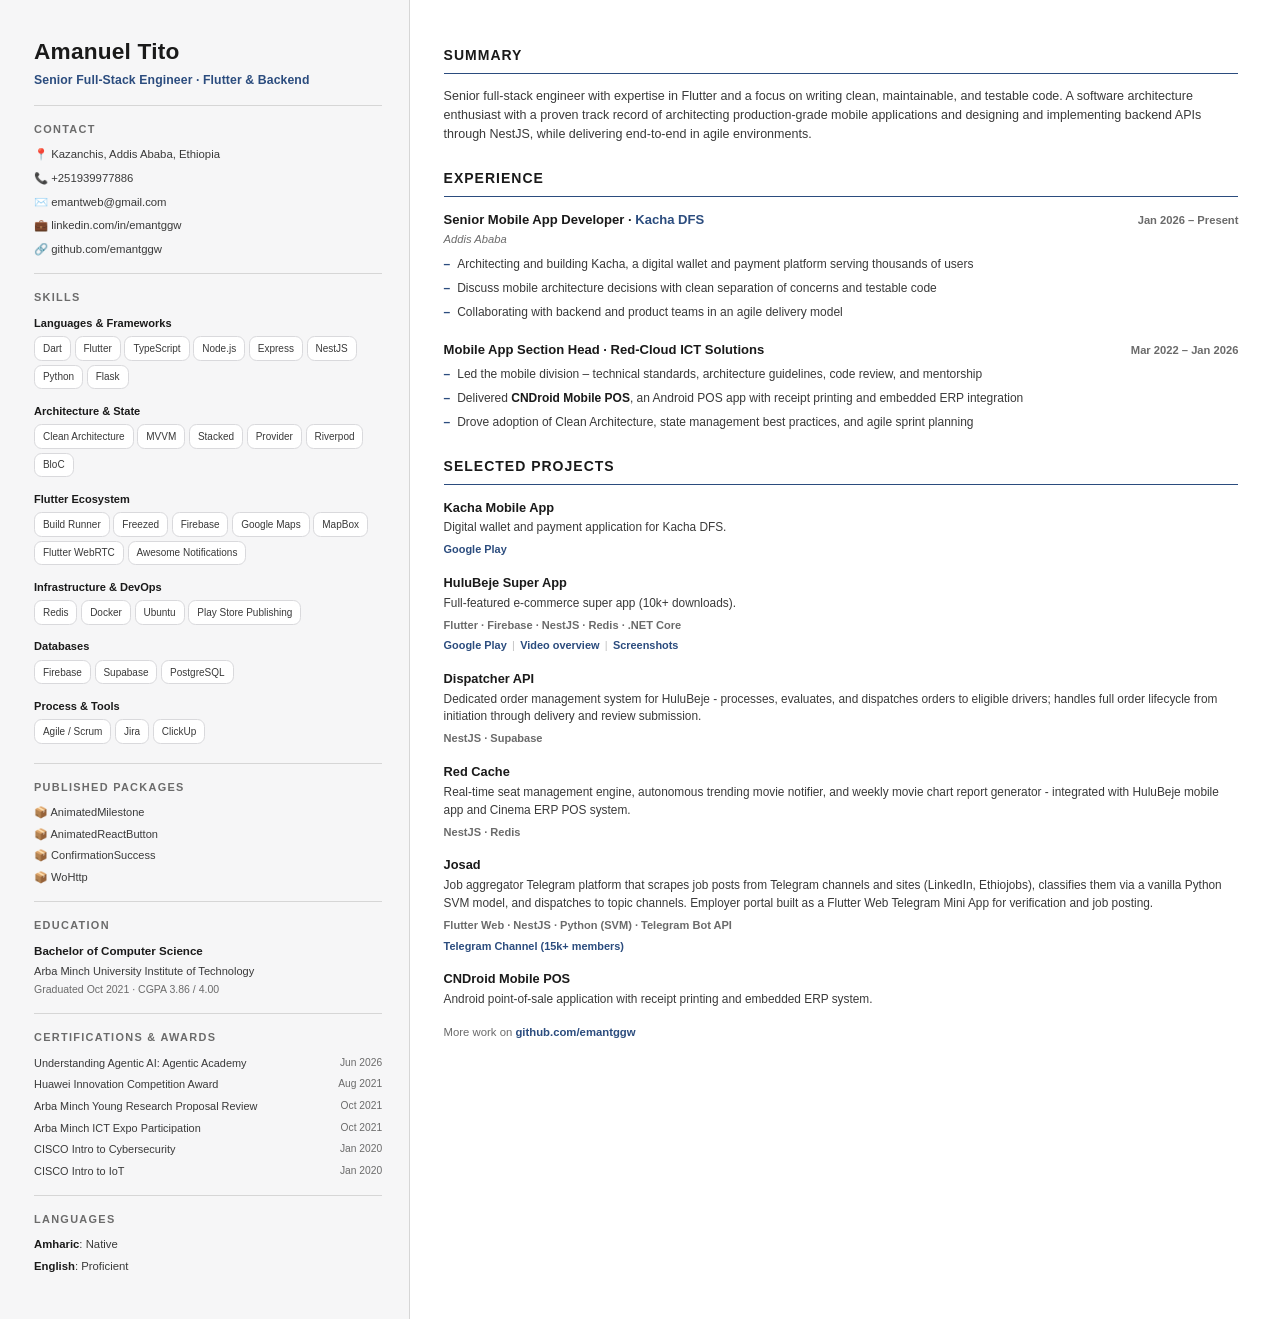
==== c/index.html @ f4cc3934 "feat: layout restractured" ====
<!DOCTYPE html>
<html lang="en">

<head>
  <meta charset="UTF-8">
  <title>Amanuel Tito - CV</title>
  <link rel="stylesheet" href="style.css">
</head>

<body>

  <div class="page" id="page-root"></div>

  <script src="data.js"></script>
  <script>
    const data = cvData;

    function esc(s) {
      if (s == null) return '';
      return String(s);
    }

    function renderContact(items) {
      return items.map(c => {
        const body = c.link ? `<a href="${c.link}">${esc(c.text)}</a>` : esc(c.text);
        return `<div class="contact-item">${c.icon} ${body}</div>`;
      }).join('');
    }

    function renderSkills(groups) {
      return groups.map(g => `
      <div class="skill-group">
        <div class="skill-group-name">${esc(g.group)}</div>
        <div class="skill-tags">
          ${g.items.map(i => `<span class="tag">${esc(i)}</span>`).join('')}
        </div>
      </div>`).join('');
    }

    function renderPackages(pkgs) {
      return pkgs.map(p => `<div class="pkg-item">${p.icon || '📦'} <a href="${p.link}">${esc(p.name)}</a></div>`).join('');
    }

    function renderEducation(edu) {
      return `
      <div class="edu-degree">${esc(edu.degree)}</div>
      <div class="edu-school">${esc(edu.school)}</div>
      <div class="edu-meta">${esc(edu.meta)}</div>`;
    }

    function renderCerts(certs) {
      return certs.map(c => `
      <div class="cert-item">
        <span class="cert-name">${esc(c.name)}</span>
        <span class="cert-date">${esc(c.date)}</span>
      </div>`).join('');
    }

    function renderLanguages(langs) {
      return langs.map(l => `<div class="lang-item"><b>${esc(l.name)}</b>: ${esc(l.level)}</div>`).join('');
    }

    function renderExperience(jobs) {
      return jobs.map(j => {
        const titleHtml = j.companyLink
          ? `${esc(j.title)} · <a href="${j.companyLink}">${esc(j.company)}</a>`
          : `${esc(j.title)} · ${esc(j.company)}`;
        const locationHtml = j.location ? `<div class="job-location">${esc(j.location)}</div>` : '';
        const bulletsHtml = j.bullets.map(b => `<li>${b}</li>`).join('');
        return `
        <div class="job">
          <div class="job-head">
            <div class="job-title">${titleHtml}</div>
            <div class="job-dates">${esc(j.dates)}</div>
          </div>
          ${locationHtml}
          <ul class="bullets">${bulletsHtml}</ul>
        </div>`;
      }).join('');
    }

    function renderProjects(projects, moreWork) {
      const items = projects.map(p => {
        const stackHtml = p.stack ? `<div class="proj-stack">${esc(p.stack)}</div>` : '';
        let linksHtml = '';
        if (p.links && p.links.length) {
          linksHtml = '<div class="proj-links">' +
            p.links.map(l => `<a href="${l.url}">${esc(l.label)}</a>`).join('<span class="sep">|</span>') +
            '</div>';
        }
        return `
        <div class="proj">
          <div class="proj-name">${esc(p.name)}</div>
          <div class="proj-desc">${esc(p.desc)}</div>
          ${stackHtml}
          ${linksHtml}
        </div>`;
      }).join('');
      const moreHtml = moreWork
        ? `<div class="more-work">${esc(moreWork.text)} <a href="${moreWork.link}">${esc(moreWork.linkText)}</a></div>`
        : '';
      return items + moreHtml;
    }

    const html = `
    <div class="sidebar">
      <div class="name">${esc(data.name)}</div>
      <div class="role">${esc(data.role)}</div>

      <div class="sb-divider"></div>
      <div class="sb-section">
        <div class="sb-section-title">Contact</div>
        ${renderContact(data.contact)}
      </div>

      <div class="sb-divider"></div>
      <div class="sb-section">
        <div class="sb-section-title">Skills</div>
        ${renderSkills(data.skills)}
      </div>

      <div class="sb-divider"></div>
      <div class="sb-section">
        <div class="sb-section-title">Published Packages</div>
        ${renderPackages(data.packages)}
      </div>

      <div class="sb-divider"></div>
      <div class="sb-section">
        <div class="sb-section-title">Education</div>
        ${renderEducation(data.education)}
      </div>

      <div class="sb-divider"></div>
      <div class="sb-section">
        <div class="sb-section-title">Certifications &amp; Awards</div>
        ${renderCerts(data.certifications)}
      </div>

      <div class="sb-divider"></div>
      <div class="sb-section">
        <div class="sb-section-title">Languages</div>
        ${renderLanguages(data.languages)}
      </div>
    </div>

    <div class="main">
      <div class="main-section">
        <div class="main-section-title">Summary</div>
        <div class="summary-text">${esc(data.summary)}</div>
      </div>

      <div class="main-section">
        <div class="main-section-title">Experience</div>
        ${renderExperience(data.experience)}
      </div>

      <div class="main-section">
        <div class="main-section-title">Selected Projects</div>
        ${renderProjects(data.projects, data.moreWork)}
      </div>
    </div>
  `;

    document.getElementById('page-root').innerHTML = html;
  </script>
</body>

</html>
---- c/style.css ----
@page {
  size: A4;
  margin: 0;
}

* {
  margin: 0;
  padding: 0;
  box-sizing: border-box;
}

:root {
  --ink: #1a1a1a;
  --ink-soft: #3a3a3a;
  --ink-muted: #6b6b6b;
  --accent: #2b4c7e;
  --rule: #d6d6d6;
  --sidebar-bg: #f6f6f7;
  --tag-bg: #ffffff;
  --tag-border: #d9d9dc;
}

html,
body {
  width: 100%;
  height: 100%;
  font-family: 'Helvetica Neue', Arial, sans-serif;
  font-size: 9.6pt;
  color: var(--ink-soft);
  line-height: 1.5;
  -webkit-font-smoothing: antialiased;
}

.page {
  width: 100%;
  min-height: 297mm;
  display: flex;
}

/* ===== SIDEBAR ===== */
.sidebar {
  width: 32%;
  background: var(--sidebar-bg);
  color: var(--ink-soft);
  border-right: 1px solid var(--rule);
  padding: 10mm 7mm 8mm 9mm;
}

.sidebar .name {
  font-size: 17pt;
  font-weight: 700;
  color: var(--ink);
  letter-spacing: 0.2px;
  line-height: 1.2;
}

.sidebar .role {
  font-size: 9.2pt;
  color: var(--accent);
  font-weight: 600;
  margin-top: 1.6mm;
  letter-spacing: 0.1px;
}

.sb-divider {
  height: 1px;
  background: var(--rule);
  margin: 4mm 0;
}

.sb-section-title {
  font-size: 8.2pt;
  font-weight: 700;
  text-transform: uppercase;
  letter-spacing: 1.3px;
  color: var(--ink-muted);
  margin-bottom: 2.4mm;
}

.sb-section {
  margin-bottom: 3.5mm;
}

.contact-item {
  font-size: 8.5pt;
  margin-bottom: 1.8mm;
  word-break: break-word;
  color: var(--ink-soft);
}

.contact-item a {
  color: var(--ink-soft);
  text-decoration: none;
}

.contact-item a:hover {
  color: var(--accent);
}

.skill-group {
  margin-bottom: 2.6mm;
}

.skill-group-name {
  font-size: 8.3pt;
  font-weight: 700;
  color: var(--ink);
  margin-bottom: 1.3mm;
}

.skill-tags {
  display: block;
}

.tag {
  display: inline-block;
  font-size: 7.5pt;
  background: var(--tag-bg);
  border: 0.5px solid var(--tag-border);
  color: var(--ink-soft);
  padding: 1mm 2.1mm;
  border-radius: 2mm;
  margin: 0 1mm 1mm 0;
}

.pkg-item {
  font-size: 8.3pt;
  margin-bottom: 1.3mm;
}

.pkg-item a {
  color: var(--ink-soft);
  text-decoration: none;
}

.pkg-item a:hover {
  color: var(--accent);
}

.edu-degree {
  font-size: 8.7pt;
  font-weight: 700;
  color: var(--ink);
}

.edu-school {
  font-size: 8.3pt;
  color: var(--ink-soft);
  margin-top: 0.8mm;
}

.edu-meta {
  font-size: 7.9pt;
  color: var(--ink-muted);
  margin-top: 0.8mm;
}

.cert-item {
  font-size: 8.2pt;
  margin-bottom: 1.4mm;
  color: var(--ink-soft);
  display: flex;
  justify-content: space-between;
  gap: 2mm;
}

.cert-name {
  flex: 1;
}

.cert-date {
  color: var(--ink-muted);
  white-space: nowrap;
  font-size: 7.7pt;
}

.lang-item {
  font-size: 8.5pt;
  margin-bottom: 1.4mm;
  color: var(--ink-soft);
}

.lang-item b {
  color: var(--ink);
}

/* ===== MAIN ===== */
.main {
  width: 68%;
  padding: 12mm 11mm 10mm 9mm;
}

.main-section {
  margin-bottom: 6.5mm;
}

.main-section-title {
  font-size: 10.5pt;
  font-weight: 700;
  color: var(--ink);
  text-transform: uppercase;
  letter-spacing: 1px;
  margin-bottom: 3.4mm;
  padding-bottom: 1.8mm;
  border-bottom: 1.4pt solid var(--accent);
}

.summary-text {
  font-size: 9.4pt;
  color: var(--ink-soft);
  text-align: left;
}

.job {
  margin-bottom: 5mm;
}

.job:last-child {
  margin-bottom: 0;
}

.job-head {
  display: flex;
  justify-content: space-between;
  align-items: baseline;
  flex-wrap: wrap;
  gap: 2mm;
}

.job-title {
  font-size: 9.8pt;
  font-weight: 700;
  color: var(--ink);
}

.job-title a {
  color: var(--accent);
  text-decoration: none;
}

.job-dates {
  font-size: 8.4pt;
  color: var(--ink-muted);
  font-weight: 600;
  white-space: nowrap;
}

.job-location {
  font-size: 8.4pt;
  color: var(--ink-muted);
  font-style: italic;
  margin-top: 0.5mm;
  margin-bottom: 1.8mm;
}

ul.bullets {
  list-style: none;
  margin-top: 1.6mm;
}

ul.bullets li {
  font-size: 9pt;
  color: var(--ink-soft);
  margin-bottom: 1.6mm;
  padding-left: 3.6mm;
  position: relative;
}

ul.bullets li::before {
  content: "\2013";
  color: var(--accent);
  position: absolute;
  left: 0;
  font-weight: 700;
  font-size: 9pt;
}

ul.bullets li b {
  color: var(--ink);
}

.proj {
  margin-bottom: 4mm;
}

.proj:last-child {
  margin-bottom: 0;
}

.proj-name {
  font-size: 9.6pt;
  font-weight: 700;
  color: var(--ink);
}

.proj-desc {
  font-size: 8.9pt;
  color: var(--ink-soft);
  margin-top: 0.7mm;
}

.proj-stack {
  font-size: 8.3pt;
  color: var(--ink-muted);
  margin-top: 1.1mm;
  font-weight: 600;
}

.proj-links {
  font-size: 8.2pt;
  margin-top: 1.1mm;
}

.proj-links a {
  color: var(--accent);
  text-decoration: none;
  font-weight: 600;
}

.proj-links span.sep {
  color: #c2c2c2;
  margin: 0 1.4mm;
}

.more-work {
  font-size: 8.5pt;
  color: var(--ink-muted);
  margin-top: 1mm;
}

.more-work a {
  color: var(--accent);
  font-weight: 600;
  text-decoration: none;
}
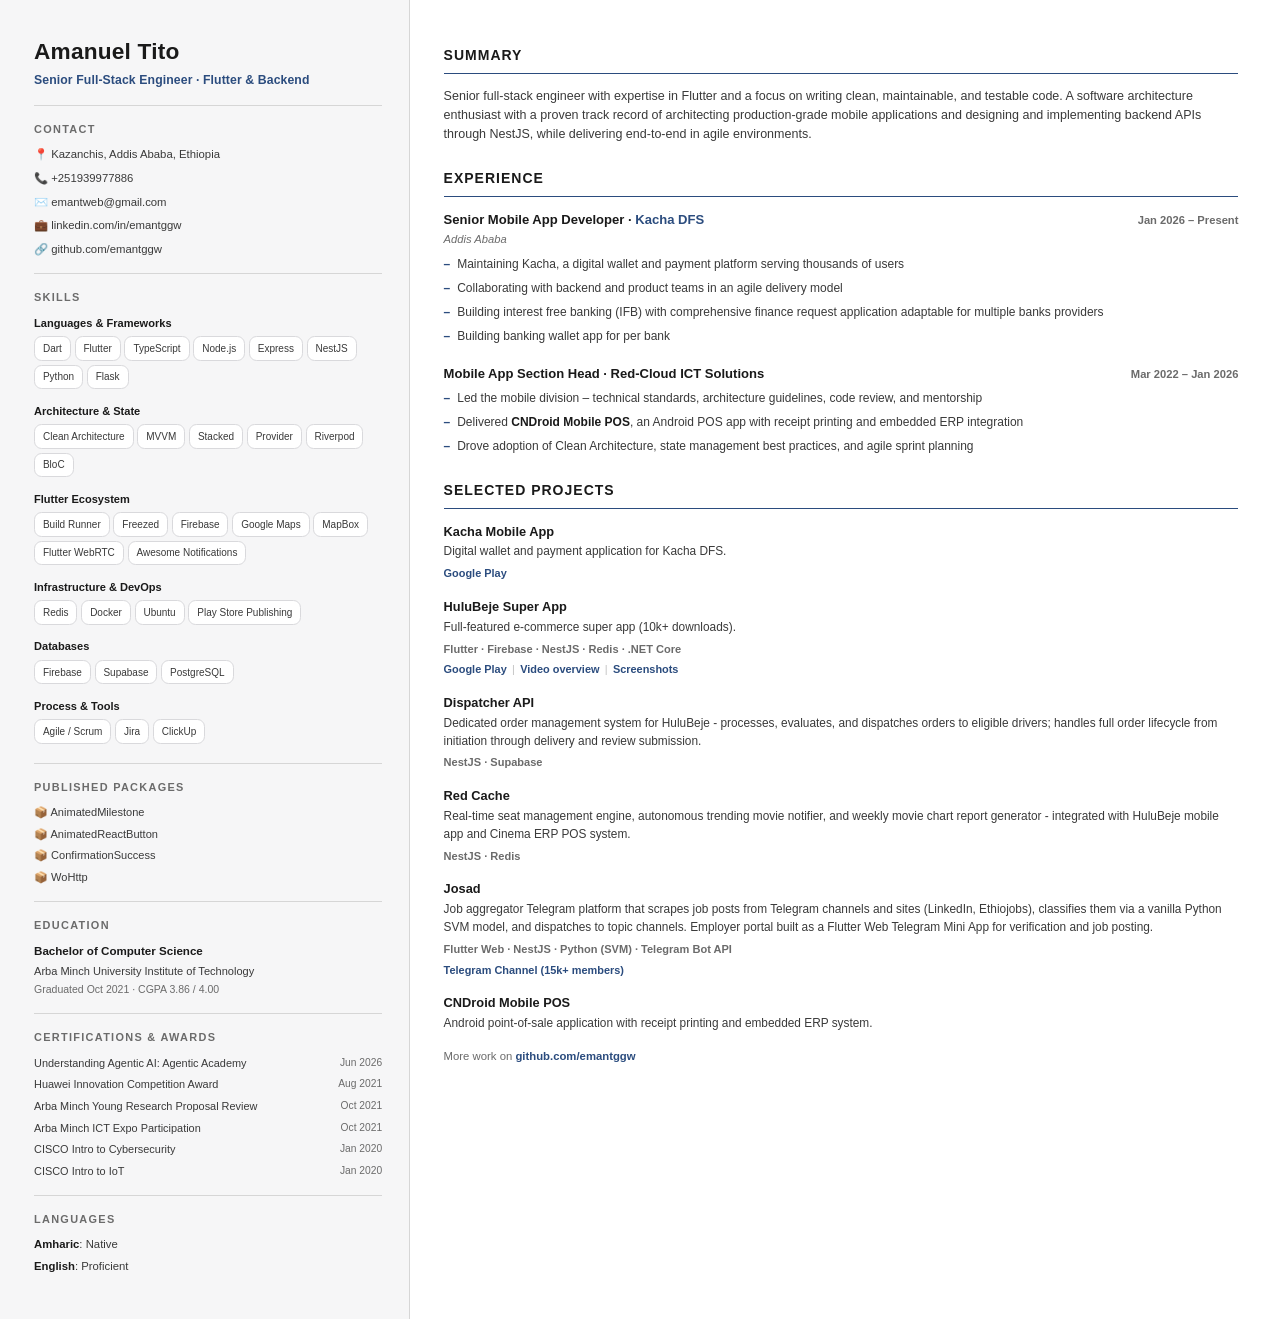
==== commit 022f32c6: "refined" ====
--- a/c/index.html
+++ b/c/index.html
@@ -3,7 +3,7 @@
 
 <head>
   <meta charset="UTF-8">
-  <title>Amanuel Tito - CV</title>
+  <title>Amanuel Tito</title>
   <link rel="stylesheet" href="style.css">
 </head>
 
